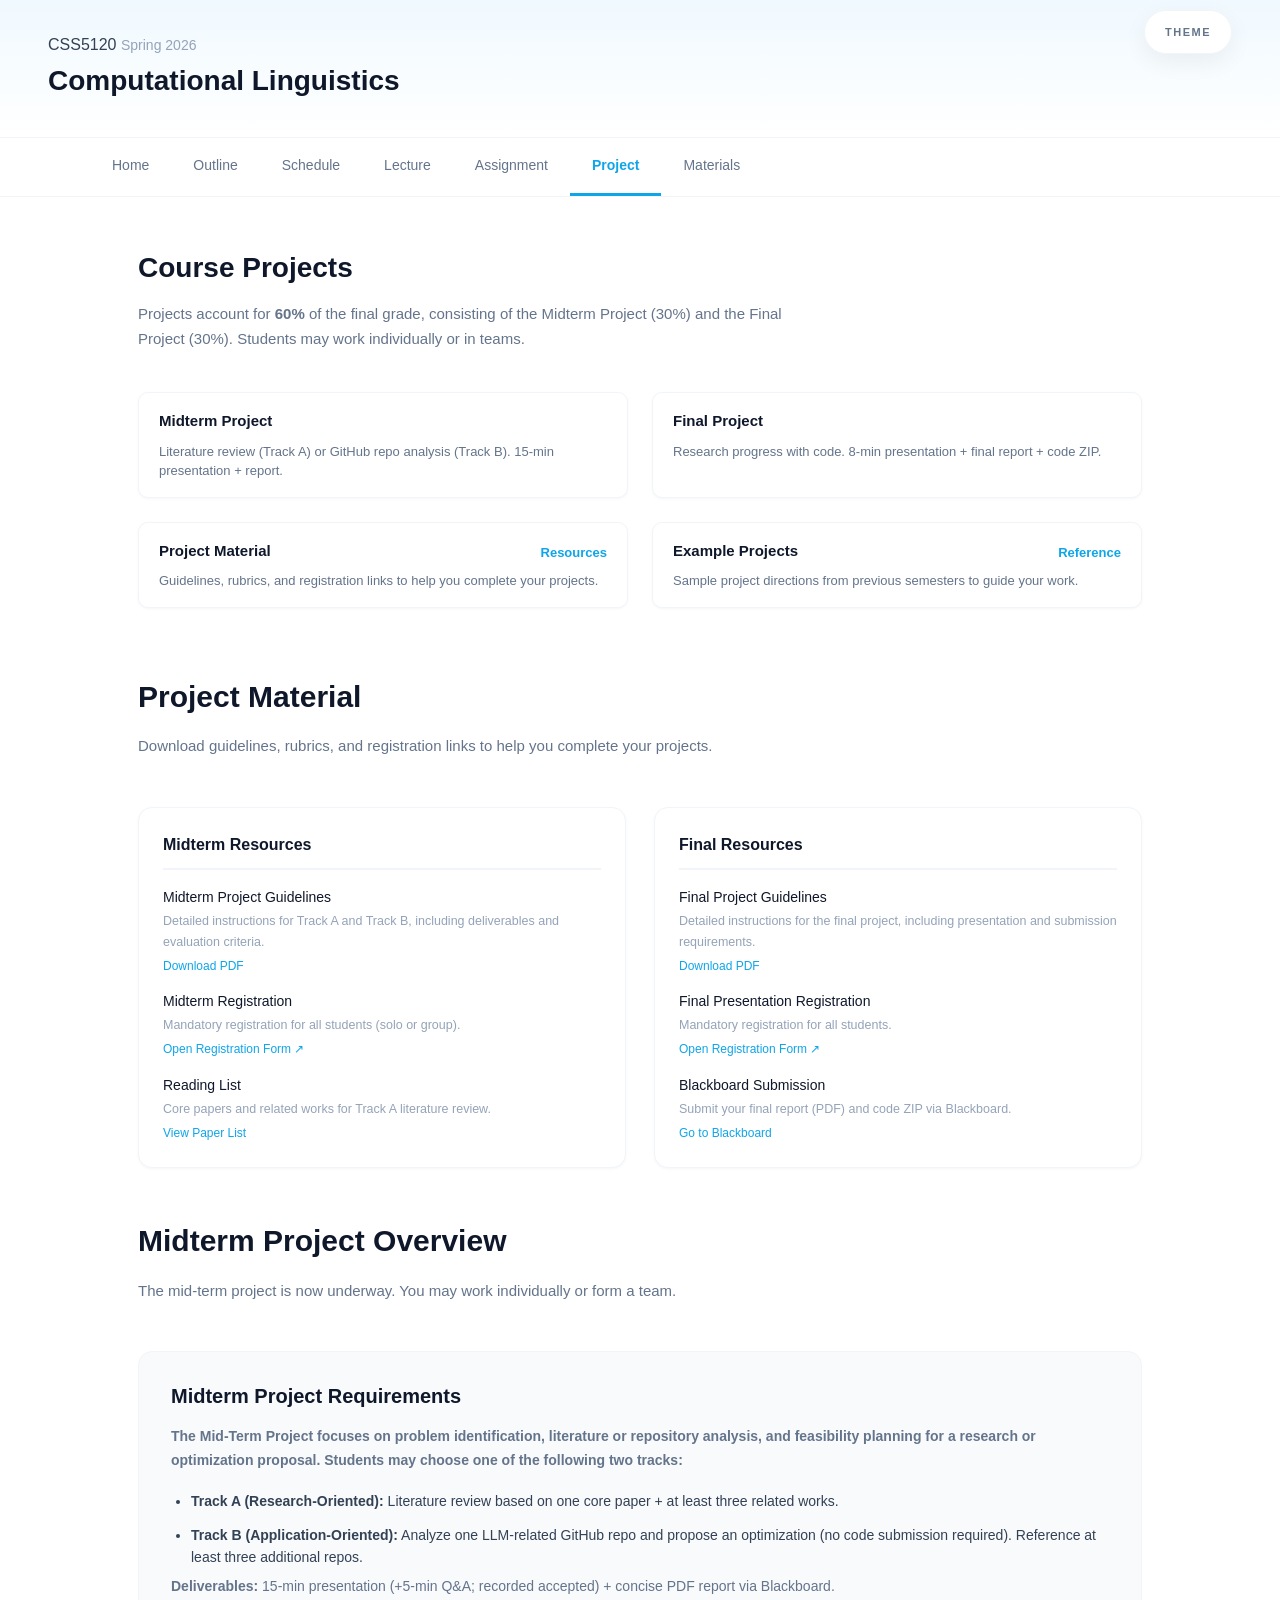
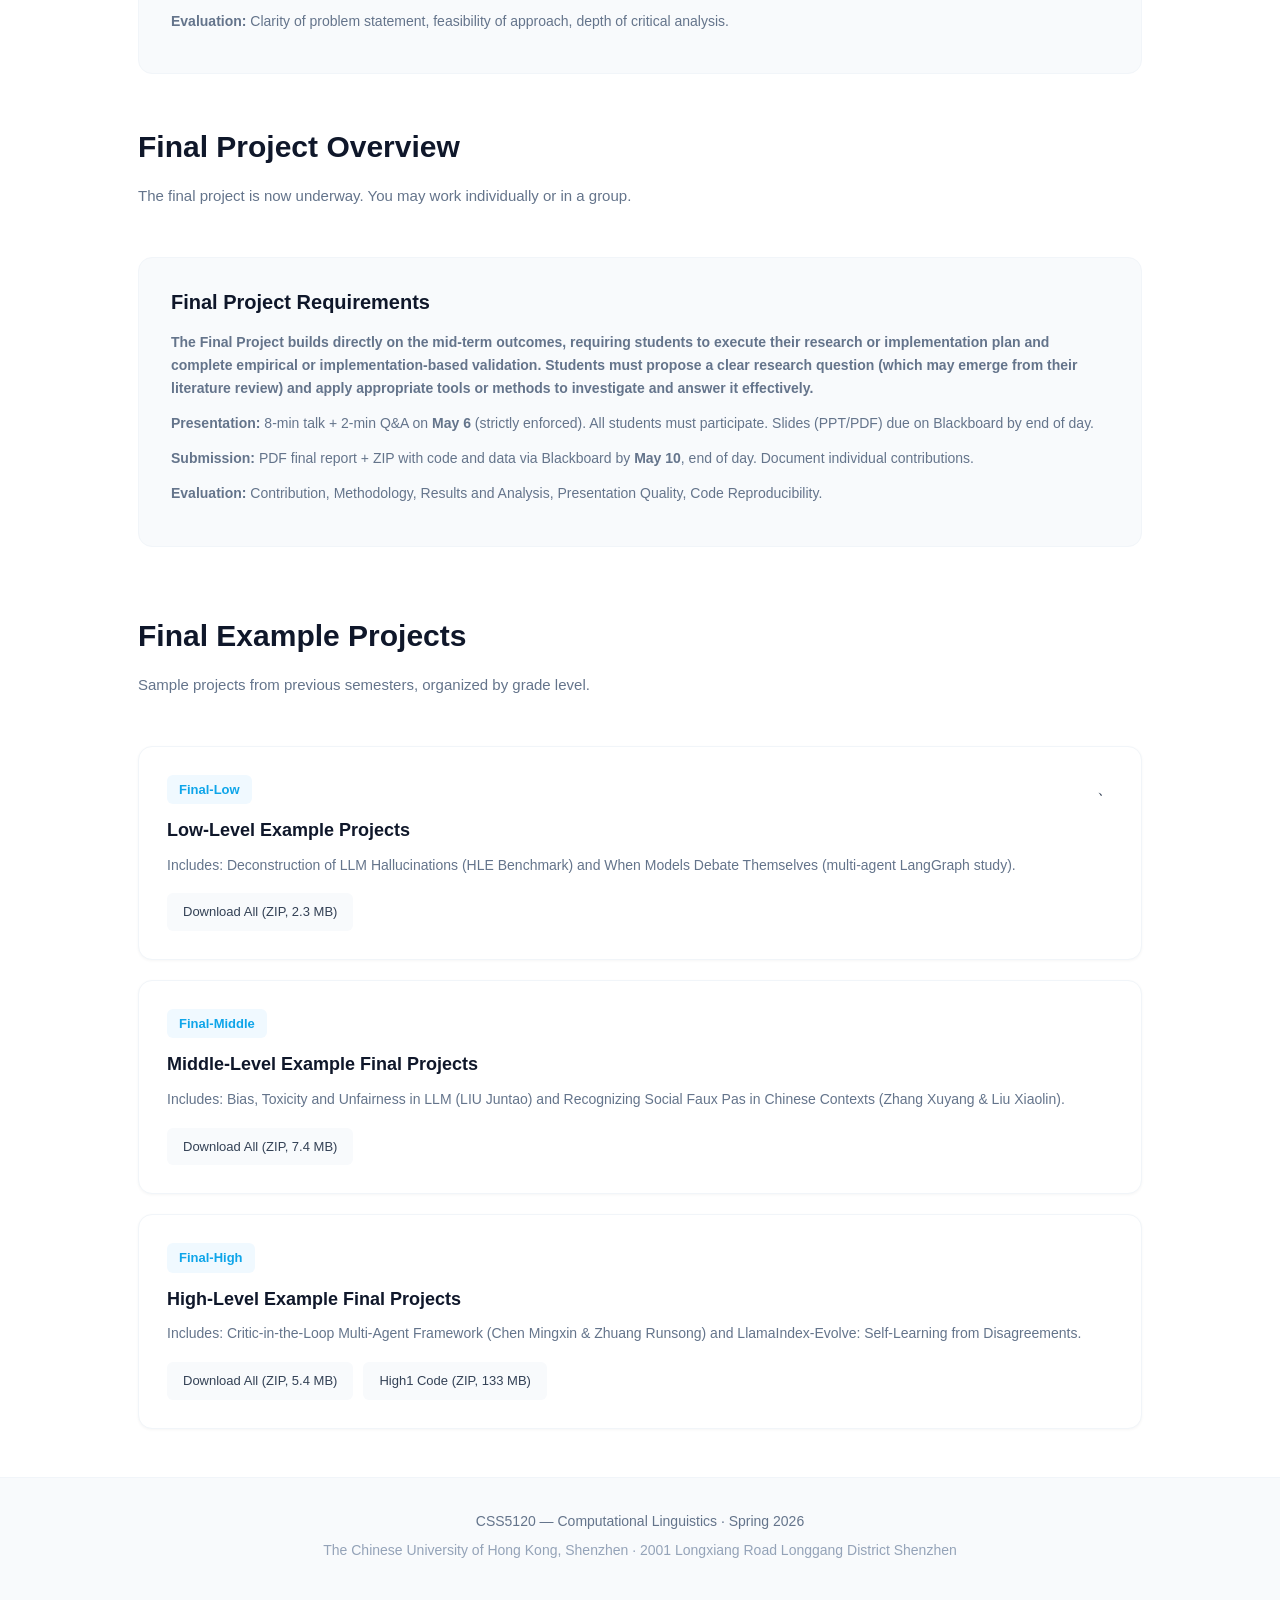
==== project.html @ a3428ae8 "Add files via upload" ====
<!DOCTYPE html>
<html lang="en">
<head>
    <meta charset="UTF-8">
    <meta name="viewport" content="width=device-width, initial-scale=1.0">
    <title>Project — CSS5120</title>
    <link rel="stylesheet" href="style.css">
</head>
<body>

    <div class="theme-picker">
        <div class="theme-trigger">THEME</div>
        <div class="theme-dots">
            <div class="theme-dot active" data-theme="light" data-label="Light"></div>
            <div class="theme-dot" data-theme="dark" data-label="Dark"></div>
        </div>
    </div>

    <header class="course-header compact">
        <div class="header-inner">
            <div class="course-meta">
                <span class="course-code">CSS5120</span>
                <span class="course-semester">Spring 2026</span>
            </div>
            <h1 class="course-title">Computational Linguistics</h1>
        </div>
    </header>

    <nav class="navbar">
        <ul class="nav-links">
            <li><a href="index.html" class="nav-link">Home</a></li>
            <li><a href="outline.html" class="nav-link">Outline</a></li>
            <li><a href="schedule.html" class="nav-link">Schedule</a></li>
            <li><a href="lecture.html" class="nav-link">Lecture</a></li>
            <li><a href="assignment.html" class="nav-link">Assignment</a></li>
            <li><a href="project.html" class="nav-link active">Project</a></li>
            <li><a href="materials.html" class="nav-link">Materials</a></li>
        </ul>
    </nav>

    <main class="page-content">
        <div class="section-container">
            <div class="page-title">
                <h2>Course Projects</h2>
                <p>Projects account for <strong>60%</strong> of the final grade, consisting of the Midterm Project (30%) and the Final Project (30%). Students may work individually or in teams.</p>
            </div>

            <!-- Project Overview -->
            <div class="participation-grid" style="margin-bottom: 16px;">
                <a href="#midterm-overview" class="outline-nav-card">
                    <div style="display:flex;justify-content:space-between;align-items:center;margin-bottom:4px;">
                        <h4>Midterm Project</h4>
                    </div>
                    <p>Literature review (Track A) or GitHub repo analysis (Track B). 15-min presentation + report.</p>
                </a>
                <a href="#final-overview" class="outline-nav-card">
                    <div style="display:flex;justify-content:space-between;align-items:center;margin-bottom:4px;">
                        <h4>Final Project</h4>
                    </div>
                    <p>Research progress with code. 8-min presentation + final report + code ZIP.</p>
                </a>
                <a href="#project-material" class="outline-nav-card">
                    <div style="display:flex;justify-content:space-between;align-items:center;margin-bottom:4px;">
                        <h4>Project Material</h4>
                        <span style="font-size:13px;font-weight:700;color:var(--accent);">Resources</span>
                    </div>
                    <p>Guidelines, rubrics, and registration links to help you complete your projects.</p>
                </a>
                <a href="#example-projects" class="outline-nav-card">
                    <div style="display:flex;justify-content:space-between;align-items:center;margin-bottom:4px;">
                        <h4>Example Projects</h4>
                        <span style="font-size:13px;font-weight:700;color:var(--accent);">Reference</span>
                    </div>
                    <p>Sample project directions from previous semesters to guide your work.</p>
                </a>
            </div>

            <!-- Project Material -->
            <div id="project-material" class="section-header" style="margin-top: 64px; scroll-margin-top: 80px;">
                <h2>Project Material</h2>
                <p>Download guidelines, rubrics, and registration links to help you complete your projects.</p>
            </div>

            <div class="materials-grid">
                <div class="material-category">
                    <h3>Midterm Resources</h3>
                    <ul class="material-list">
                        <li>
                            <span class="material-title">Midterm Project Guidelines</span>
                            <span class="material-desc">Detailed instructions for Track A and Track B, including deliverables and evaluation criteria.</span>
                            <a href="assignments/midterm_guideline.pdf" class="material-link" download>Download PDF</a>
                        </li>
                        <li>
                            <span class="material-title">Midterm Registration</span>
                            <span class="material-desc">Mandatory registration for all students (solo or group).</span>
                            <a href="https://docs.qq.com/sheet/DVWpobHVkZ1NuS2du?no_promotion=1&is_blank_or_template=blank&tab=BB08J2" class="material-link" target="_blank">Open Registration Form ↗</a>
                        </li>
                        <li>
                            <span class="material-title">Reading List</span>
                            <span class="material-desc">Core papers and related works for Track A literature review.</span>
                            <a href="materials.html" class="material-link">View Paper List</a>
                        </li>
                    </ul>
                </div>
                <div class="material-category">
                    <h3>Final Resources</h3>
                    <ul class="material-list">
                        <li>
                            <span class="material-title">Final Project Guidelines</span>
                            <span class="material-desc">Detailed instructions for the final project, including presentation and submission requirements.</span>
                            <a href="assignments/CSS5120_Final_Project_Guidelines.pdf" class="material-link" download>Download PDF</a>
                        </li>
                        <li>
                            <span class="material-title">Final Presentation Registration</span>
                            <span class="material-desc">Mandatory registration for all students.</span>
                            <a href="https://docs.qq.com/sheet/DVUJ3TWNiZFJ6RWNY?tab=BB08J2" class="material-link" target="_blank">Open Registration Form ↗</a>
                        </li>
                        <li>
                            <span class="material-title">Blackboard Submission</span>
                            <span class="material-desc">Submit your final report (PDF) and code ZIP via Blackboard.</span>
                            <a href="#" class="material-link">Go to Blackboard</a>
                        </li>
                    </ul>
                </div>
            </div>

            <!-- Midterm Project Overview -->
            <div id="midterm-overview" class="section-header" style="margin-top: 48px; scroll-margin-top: 80px;">
                <h2>Midterm Project Overview</h2>
                <p>The mid-term project is now underway. You may work individually or form a team.</p>
            </div>

            <div class="info-box">
                <h4>Midterm Project Requirements</h4>
                <p><strong>The Mid-Term Project focuses on problem identification, literature or repository analysis, and feasibility planning for a research or optimization proposal. Students may choose one of the following two tracks:</strong></p>
                <ul>
                    <li><strong>Track A (Research-Oriented):</strong> Literature review based on one core paper + at least three related works.</li>
                    <li><strong>Track B (Application-Oriented):</strong> Analyze one LLM-related GitHub repo and propose an optimization (no code submission required). Reference at least three additional repos.</li>
                </ul>

                <p><strong>Deliverables:</strong> 15-min presentation (+5-min Q&A; recorded accepted) + concise PDF report via Blackboard.</p>

                <p><strong>Evaluation:</strong> Clarity of problem statement, feasibility of approach, depth of critical analysis.</p>
            </div>


            <!-- Final Project Overview -->
            <div id="final-overview" class="section-header" style="margin-top: 48px; scroll-margin-top: 80px;">
                <h2>Final Project Overview</h2>
                <p>The final project is now underway. You may work individually or in a group.</p>
            </div>

            <div class="info-box">
                <h4>Final Project Requirements</h4>

                <p><strong>The Final Project builds directly on the mid-term outcomes, requiring students to execute their research or implementation plan and complete empirical or implementation-based validation. Students must propose a clear research question (which may emerge from their literature review) and apply appropriate tools or methods to investigate and answer it effectively.</strong></p>

                <p><strong>Presentation:</strong> 8-min talk + 2-min Q&A on <strong>May 6</strong> (strictly enforced). All students must participate. Slides (PPT/PDF) due on Blackboard by end of day.</p>

                <p><strong>Submission:</strong> PDF final report + ZIP with code and data via Blackboard by <strong>May 10</strong>, end of day. Document individual contributions.</p>

                <p><strong>Evaluation:</strong> Contribution, Methodology, Results and Analysis, Presentation Quality, Code Reproducibility.</p>
            </div>


            <!-- Example Projects -->
            <div id="example-projects" class="section-header" style="margin-top: 64px; scroll-margin-top: 80px;">
                <h2>Final Example Projects</h2>
                <p>Sample projects from previous semesters, organized by grade level.</p>
            </div>

            <div class="assignment-list">
                <div class="assignment-card">
                    <div class="assignment-header">
                        <span class="assignment-num">Final-Low</span>
、                    </div>
                    <h3>Low-Level Example Projects</h3>
                    <p>Includes: Deconstruction of LLM Hallucinations (HLE Benchmark) and When Models Debate Themselves (multi-agent LangGraph study).</p>
                    <div class="assignment-links">
                        <a href="Final/low.zip" class="link-btn" download>Download All (ZIP, 2.3 MB)</a>
                    </div>
                </div>

                <div class="assignment-card">
                    <div class="assignment-header">
                        <span class="assignment-num">Final-Middle</span>
                    </div>
                    <h3>Middle-Level Example Final Projects</h3>
                    <p>Includes: Bias, Toxicity and Unfairness in LLM (LIU Juntao) and Recognizing Social Faux Pas in Chinese Contexts (Zhang Xuyang & Liu Xiaolin).</p>
                    <div class="assignment-links">
                        <a href="Final/middle.zip" class="link-btn" download>Download All (ZIP, 7.4 MB)</a>
                    </div>
                </div>

                <div class="assignment-card">
                    <div class="assignment-header">
                        <span class="assignment-num">Final-High</span>
                    </div>
                    <h3>High-Level Example Final Projects</h3>
                    <p>Includes: Critic-in-the-Loop Multi-Agent Framework (Chen Mingxin & Zhuang Runsong) and LlamaIndex-Evolve: Self-Learning from Disagreements.</p>
                    <div class="assignment-links">
                        <a href="Final/high.zip" class="link-btn" download>Download All (ZIP, 5.4 MB)</a>
                        <a href="Final/high/high1/high1_code.zip" class="link-btn" download>High1 Code (ZIP, 133 MB)</a>
                    </div>
                </div>
            </div>
        </div>
    </main>

    <footer class="footer">
        <p>CSS5120 — Computational Linguistics · Spring 2026</p>
        <p class="footer-sub">The Chinese University of Hong Kong, Shenzhen · 2001 Longxiang Road Longgang District Shenzhen</p>
    </footer>

    <script src="theme.js"></script>
</body>
</html>
---- style.css ----
/* ===== CSS Variables - Theme System ===== */
:root {
    --bg-primary: #ffffff;
    --bg-secondary: #f8fafc;
    --bg-card: #ffffff;
    --bg-hero-start: #f0f9ff;
    --bg-hero-end: #ffffff;
    --bg-badge: #f0f9ff;
    --bg-footer: #f8fafc;
    --bg-info: #f8fafc;
    --bg-nav-hover: #f8fafc;
    --text-primary: #0f172a;
    --text-secondary: #334155;
    --text-muted: #64748b;
    --text-light: #94a3b8;
    --text-on-accent: #ffffff;
    --border: #f1f5f9;
    --border-light: #e2e8f0;
    --accent: #0ea5e9;
    --accent-hover: #0284c7;
    --accent-light: #f0f9ff;
    --accent-gradient-start: #0ea5e9;
    --accent-gradient-end: #8b5cf6;
    --badge-red: #ef4444;
    --badge-green: #10b981;
    --badge-orange: #f59e0b;
    --badge-blue: #0ea5e9;
    --shape-1: rgba(14, 165, 233, 0.06);
    --shape-2: rgba(139, 92, 246, 0.06);
    --shape-3: rgba(16, 185, 129, 0.06);
    --shape-4: rgba(245, 158, 11, 0.06);
    --shadow-sm: 0 1px 3px rgba(0,0,0,0.04);
    --shadow-md: 0 8px 24px rgba(0,0,0,0.06);
    --shadow-lg: 0 20px 40px rgba(0,0,0,0.1);
    --code-bg: #f1f5f9;
    --table-header-bg: #f8fafc;
    --highlight-row-bg: #fffbeb;
}

[data-theme="dark"] {
    --bg-primary: #0f172a;
    --bg-secondary: #1e293b;
    --bg-card: #1e293b;
    --bg-hero-start: #0c4a6e;
    --bg-hero-end: #0f172a;
    --bg-badge: #0c4a6e;
    --bg-footer: #1e293b;
    --bg-info: #1e293b;
    --bg-nav-hover: #1e293b;
    --text-primary: #f1f5f9;
    --text-secondary: #cbd5e1;
    --text-muted: #94a3b8;
    --text-light: #64748b;
    --text-on-accent: #ffffff;
    --border: #334155;
    --border-light: #475569;
    --accent: #38bdf8;
    --accent-hover: #0ea5e9;
    --accent-light: #0c4a6e;
    --accent-gradient-start: #38bdf8;
    --accent-gradient-end: #a78bfa;
    --badge-red: #f87171;
    --badge-green: #34d399;
    --badge-orange: #fbbf24;
    --badge-blue: #38bdf8;
    --shape-1: rgba(56, 189, 248, 0.08);
    --shape-2: rgba(167, 139, 250, 0.08);
    --shape-3: rgba(52, 211, 153, 0.08);
    --shape-4: rgba(251, 191, 36, 0.08);
    --shadow-sm: 0 1px 3px rgba(0,0,0,0.3);
    --shadow-md: 0 8px 24px rgba(0,0,0,0.4);
    --shadow-lg: 0 20px 40px rgba(0,0,0,0.5);
    --code-bg: #334155;
    --table-header-bg: #1e293b;
    --highlight-row-bg: #451a03;
}

/* ===== 基础重置 ===== */
* {
    margin: 0;
    padding: 0;
    box-sizing: border-box;
}

html {
    scroll-behavior: smooth;
}

body {
    font-family: 'Helvetica Neue', Helvetica, Arial, sans-serif;
    color: var(--text-secondary);
    line-height: 1.65;
    background: var(--bg-primary);
    -webkit-font-smoothing: antialiased;
    transition: background 0.3s, color 0.3s;
}

a {
    text-decoration: none;
    color: inherit;
}

/* ===== 右上角主题选择器 ===== */
.theme-picker {
    position: fixed;
    top: 10px;
    right: 48px;
    z-index: 200;
    display: flex;
    align-items: center;
    gap: 0;
    background: var(--bg-card);
    border: 1px solid var(--border);
    border-radius: 24px;
    padding: 4px;
    box-shadow: var(--shadow-md);
    transition: all 0.3s;
    overflow: hidden;
}

.theme-trigger {
    font-size: 11px;
    font-weight: 700;
    letter-spacing: 1.5px;
    color: var(--text-muted);
    padding: 8px 16px;
    cursor: pointer;
    user-select: none;
    white-space: nowrap;
    transition: color 0.3s;
    border-radius: 20px;
}

.theme-trigger:hover {
    color: var(--accent);
    background: var(--bg-nav-hover);
}

.theme-dots {
    display: flex;
    align-items: center;
    gap: 6px;
    max-width: 0;
    opacity: 0;
    overflow: hidden;
    transition: max-width 0.4s cubic-bezier(0.4, 0, 0.2, 1), opacity 0.3s ease;
    padding-right: 0;
}

.theme-picker.open .theme-dots {
    max-width: 200px;
    opacity: 1;
    padding-right: 10px;
}

.theme-dot {
    width: 16px;
    height: 16px;
    border-radius: 50%;
    cursor: pointer;
    border: 2px solid transparent;
    transition: all 0.25s cubic-bezier(0.4, 0, 0.2, 1);
    position: relative;
    flex-shrink: 0;
}

.theme-dot:hover {
    transform: scale(1.35);
    box-shadow: 0 2px 8px rgba(0,0,0,0.2);
}

.theme-dot.active {
    transform: scale(1.15);
    border-color: var(--text-primary);
    box-shadow: 0 0 0 2px var(--bg-primary), 0 0 0 3.5px var(--text-primary);
}

.theme-picker.open .theme-dot.active {
    animation: dotPulse 0.4s ease;
}

@keyframes dotPulse {
    0% { transform: scale(1.15); }
    50% { transform: scale(1.4); }
    100% { transform: scale(1.15); }
}

.theme-dot[data-theme="light"]  { background: #ffffff; border: 1.5px solid #cbd5e1; }
.theme-dot[data-theme="dark"]   { background: #1e3a5f; }

/* Tooltip */
.theme-dot::after {
    content: attr(data-label);
    position: absolute;
    top: calc(100% + 8px);
    left: 50%;
    transform: translateX(-50%) scale(0);
    background: var(--text-primary);
    color: var(--bg-primary);
    font-size: 10px;
    font-weight: 600;
    padding: 3px 8px;
    border-radius: 4px;
    white-space: nowrap;
    opacity: 0;
    transition: all 0.2s;
    pointer-events: none;
}

.theme-dot:hover::after {
    transform: translateX(-50%) scale(1);
    opacity: 1;
}

/* ===== 导航栏 ===== */
.navbar {
    position: sticky;
    top: 0;
    background: rgba(var(--bg-primary-rgb, 255,255,255), 0.96);
    backdrop-filter: blur(12px);
    border-bottom: 1px solid var(--border);
    z-index: 100;
    padding: 0 48px;
    transition: border-color 0.3s;
}

.nav-links {
    display: flex;
    list-style: none;
    gap: 0;
    max-width: 1100px;
    margin: 0 auto;
    overflow-x: auto;
}

.nav-links li {
    flex-shrink: 0;
}

.nav-links a {
    display: block;
    padding: 16px 22px;
    font-size: 14px;
    font-weight: 500;
    color: var(--text-muted);
    transition: all 0.2s;
    border-bottom: 3px solid transparent;
    white-space: nowrap;
}

.nav-links a:hover {
    color: var(--accent);
    background: var(--bg-nav-hover);
}

.nav-links a.active {
    color: var(--accent);
    border-bottom-color: var(--accent);
    font-weight: 600;
}

/* ===== Hero 首页主视觉 ===== */
.hero-section {
    position: relative;
    background: linear-gradient(180deg, var(--bg-hero-start) 0%, var(--bg-hero-end) 100%);
    color: var(--text-primary);
    padding: 100px 48px 80px;
    overflow: hidden;
    border-bottom: 1px solid var(--border);
    transition: background 0.3s, border-color 0.3s;
}

.hero-bg-shapes {
    position: absolute;
    inset: 0;
    pointer-events: none;
}

.shape {
    position: absolute;
    border-radius: 50%;
    animation: float 8s ease-in-out infinite;
}

.shape-1 {
    width: 300px;
    height: 300px;
    background: var(--shape-1);
    top: -60px;
    right: 5%;
    animation-delay: 0s;
}

.shape-2 {
    width: 200px;
    height: 200px;
    background: var(--shape-2);
    bottom: -40px;
    left: 10%;
    animation-delay: 2s;
}

.shape-3 {
    width: 120px;
    height: 120px;
    background: var(--shape-3);
    top: 30%;
    right: 25%;
    animation-delay: 4s;
}

.shape-4 {
    width: 160px;
    height: 160px;
    background: var(--shape-4);
    bottom: 30%;
    right: 40%;
    animation-delay: 6s;
}

@keyframes float {
    0%, 100% { transform: translateY(0) scale(1); }
    50% { transform: translateY(-20px) scale(1.05); }
}

.hero-content {
    position: relative;
    max-width: 1100px;
    margin: 0 auto;
    z-index: 1;
}

.hero-content .course-meta {
    display: flex;
    gap: 16px;
    align-items: center;
    margin-bottom: 24px;
}

.hero-content .course-code {
    font-size: 13px;
    font-weight: 700;
    background: var(--bg-card);
    color: var(--accent);
    padding: 6px 16px;
    border-radius: 20px;
    letter-spacing: 1px;
    border: 1px solid var(--border);
    box-shadow: var(--shadow-sm);
    transition: all 0.3s;
}

.course-semester {
    font-size: 14px;
    color: var(--text-light);
    font-weight: 500;
    transition: color 0.3s;
}

.hero-title {
    font-size: 56px;
    font-weight: 800;
    line-height: 1.1;
    margin-bottom: 20px;
    letter-spacing: -1.5px;
    color: var(--text-primary);
    transition: color 0.3s;
}

.hero-title .highlight {
    background: linear-gradient(135deg, var(--accent-gradient-start) 0%, var(--accent-gradient-end) 100%);
    -webkit-background-clip: text;
    -webkit-text-fill-color: transparent;
    background-clip: text;
}

.hero-subtitle {
    font-size: 18px;
    color: var(--text-muted);
    max-width: 550px;
    line-height: 1.7;
    margin-bottom: 40px;
    transition: color 0.3s;
}

.instructor-bar {
    display: flex;
    flex-wrap: wrap;
    gap: 36px;
    padding-top: 28px;
    border-top: 1px solid var(--border-light);
    transition: border-color 0.3s;
}

.info-item {
    display: flex;
    flex-direction: column;
    gap: 4px;
}

.info-label {
    font-size: 11px;
    text-transform: uppercase;
    letter-spacing: 1.5px;
    color: var(--text-light);
    font-weight: 600;
    transition: color 0.3s;
}

.info-value {
    font-size: 14px;
    font-weight: 500;
    color: var(--text-secondary);
    transition: color 0.3s;
}

.info-value a {
    color: var(--accent);
    text-decoration: none;
    transition: opacity 0.2s;
}

.info-value a:hover {
    opacity: 0.7;
    text-decoration: underline;
    text-underline-offset: 3px;
}

/* ===== 通用页面区块 ===== */
.page-section {
    padding: 64px 48px;
    scroll-margin-top: 60px;
}

.section-alt {
    background: var(--bg-secondary);
    transition: background 0.3s;
}

.section-container {
    max-width: 1100px;
    margin: 0 auto;
}

.section-header {
    margin-bottom: 48px;
}

.section-header h2 {
    font-size: 30px;
    font-weight: 700;
    margin-bottom: 12px;
    color: var(--text-primary);
    transition: color 0.3s;
}

.section-header p {
    font-size: 15px;
    color: var(--text-muted);
    max-width: 650px;
    line-height: 1.7;
    transition: color 0.3s;
}

.section-header.center {
    text-align: center;
}

.section-header.center h2 {
    margin-left: auto;
    margin-right: auto;
}

.section-header.center p {
    margin-left: auto;
    margin-right: auto;
}

.section-tag {
    display: inline-block;
    font-size: 12px;
    font-weight: 600;
    text-transform: uppercase;
    letter-spacing: 2px;
    color: var(--accent);
    background: var(--accent-light);
    padding: 6px 16px;
    border-radius: 20px;
    margin-bottom: 16px;
    transition: all 0.3s;
}

/* ===== 快捷入口 ===== */
.quick-section {
    padding: 80px 48px;
}

.quick-grid {
    display: grid;
    grid-template-columns: repeat(auto-fit, minmax(300px, 1fr));
    gap: 20px;
}

.quick-card-v2 {
    display: flex;
    flex-direction: column;
    background: var(--bg-card);
    border: 1px solid var(--border);
    border-radius: 16px;
    padding: 28px;
    position: relative;
    overflow: hidden;
    transition: all 0.3s;
    box-shadow: var(--shadow-sm);
}

.quick-card-v2:hover {
    transform: translateY(-4px);
    box-shadow: var(--shadow-lg);
    border-color: transparent;
}

.quick-accent {
    position: absolute;
    top: 0;
    left: 0;
    width: 100%;
    height: 4px;
}

.quick-icon-v2 {
    font-size: 25px;
    margin-bottom: 14px;
}

.quick-card-v2 h3 {
    font-size: 18px;
    font-weight: 600;
    margin-bottom: 8px;
    color: var(--text-primary);
    transition: color 0.3s;
}

.quick-card-v2 p {
    font-size: 14px;
    color: var(--text-light);
    line-height: 1.6;
    flex: 1;
    transition: color 0.3s;
}

.quick-arrow {
    position: absolute;
    right: 24px;
    top: 50%;
    transform: translateY(-50%);
    font-size: 22px;
    color: var(--border-light);
    transition: all 0.3s;
}

.quick-card-v2:hover .quick-arrow {
    color: var(--accent);
    transform: translateY(-50%) translateX(4px);
}

/* ===== Outline 课程大纲 ===== */
.outline-grid {
    display: grid;
    grid-template-columns: repeat(auto-fit, minmax(240px, 1fr));
    gap: 24px;
    margin-bottom: 48px;
}

.outline-grid.three-col {
    grid-template-columns: repeat(3, 1fr);
}

.card-desc {
    font-size: 16px;
    color: var(--text-muted);
    margin-bottom: 14px;
    line-height: 1.5;
    transition: color 0.3s;
}

/* 讲师信息 */
.instructor-info-box .instructor-name {
    font-size: 15px;
    color: var(--text-primary);
    margin-bottom: 4px;
    transition: color 0.3s;
}

.instructor-info-box .instructor-email {
    font-size: 14px;
    color: var(--text-muted);
    transition: color 0.3s;
}

.instructor-info-box .instructor-email a {
    color: var(--accent);
    text-decoration: none;
    transition: opacity 0.2s;
}

.instructor-info-box .instructor-email a:hover {
    opacity: 0.7;
    text-decoration: underline;
    text-underline-offset: 3px;
}

/* 两列列表 */
.two-col-list {
    display: grid;
    grid-template-columns: 1fr 1fr;
    gap: 32px;
}

.two-col-list p {
    font-size: 14px;
    color: var(--text-muted);
    margin-bottom: 8px;
    transition: color 0.3s;
}

.two-col-list p strong {
    color: var(--text-primary);
    transition: color 0.3s;
}

.two-col-list .detail {
    font-size: 13px;
    color: var(--text-light);
    line-height: 1.6;
    transition: color 0.3s;
}


/* 评估区块（灰色大背景） */
.assessment-block {
    background: #f1f3f5;
    border: none;
}

.assessment-block h4 {
    font-size: 22px;
    font-weight: 700;
    margin-bottom: 24px;
    color: var(--text-primary);
    padding-bottom: 14px;
    border-bottom: 2px solid #dee2e6;
}

.assessment-block h5 {
    font-size: 17px;
    font-weight: 600;
    margin-bottom: 14px;
    color: var(--text-primary);
}

.assessment-table-wrapper {
    margin-bottom: 28px;
}

.assessment-table {
    width: 100%;
    max-width: 500px;
    border-collapse: collapse;
    font-size: 16px;
}

.assessment-table th,
.assessment-table td {
    padding: 14px 18px;
    text-align: left;
    border-bottom: 1px solid #dee2e6;
}

.assessment-table th {
    font-weight: 600;
    color: #495057;
    font-size: 13px;
    text-transform: uppercase;
    letter-spacing: 0.5px;
    background: #e9ecef;
}

.assessment-table td:first-child {
    color: #495057;
}

.assessment-table td:last-child {
    font-weight: 700;
    color: #0ea5e9;
    text-align: right;
    width: 100px;
}

.assessment-detail {
    margin-top: 24px;
    padding-top: 24px;
    border-top: 1px solid #dee2e6;
}

.assessment-detail:first-of-type {
    margin-top: 0;
    padding-top: 0;
    border-top: none;
}

.assessment-detail p {
    font-size: 15px;
    color: #495057;
    line-height: 1.7;
}

/* 成绩等级表 */
.grade-table-wrapper {
    overflow-x: auto;
}

.grade-table {
    width: 100%;
    border-collapse: collapse;
    font-size: 13px;
    min-width: 500px;
}

.grade-table th,
.grade-table td {
    padding: 10px 14px;
    text-align: left;
    border-bottom: 1px solid var(--border);
    transition: border-color 0.3s;
}

.grade-table th {
    font-weight: 600;
    color: var(--text-primary);
    background: var(--table-header-bg);
    font-size: 11px;
    text-transform: uppercase;
    letter-spacing: 0.5px;
    transition: all 0.3s;
}

.grade-table td:first-child {
    font-weight: 700;
    color: var(--accent);
    width: 60px;
    transition: color 0.3s;
}

.grade-table td:nth-child(2) {
    font-weight: 500;
    color: var(--text-secondary);
    width: 80px;
    transition: color 0.3s;
}

/* 阅读材料 */
.reading-item {
    font-size: 14px;
    color: var(--text-secondary);
    line-height: 1.7;
    padding: 16px 20px;
    background: var(--bg-secondary);
    border-radius: 8px;
    border-left: 3px solid var(--accent);
    transition: all 0.3s;
}

.reading-item em {
    font-style: italic;
    color: var(--text-primary);
    transition: color 0.3s;
}

.outline-card {
    background: var(--bg-card);
    border: 1px solid var(--border);
    border-radius: 14px;
    padding: 28px;
    transition: all 0.2s;
    box-shadow: var(--shadow-sm);
}

.outline-card:hover {
    box-shadow: var(--shadow-md);
    transform: translateY(-2px);
}

.outline-icon {
    font-size: 32px;
    margin-bottom: 12px;
}

.outline-card h3 {
    font-size: 20px;
    font-weight: 600;
    margin-bottom: 14px;
    color: var(--accent);
    transition: color 0.3s;
}

.outline-card ul {
    list-style: none;
}

.outline-card ul li {
    font-size: 13.5px;
    color: var(--text-muted);
    padding: 6px 0;
    padding-left: 16px;
    position: relative;
    line-height: 1.5;
    transition: color 0.3s;
}

.outline-card ul li::before {
    content: '•';
    position: absolute;
    left: 0;
    color: var(--accent);
    font-weight: bold;
}

/* 信息框 */
.info-box {
    background: var(--bg-info);
    border-radius: 14px;
    padding: 28px 32px;
    margin-bottom: 32px;
    border: 1px solid var(--border);
    transition: all 0.3s;
}

.info-box h4 {
    font-size: 20px;
    font-weight: 600;
    margin-bottom: 12px;
    color: var(--text-primary);
    transition: color 0.3s;
}

.info-box p {
    font-size: 14px;
    color: var(--text-muted);
    margin-bottom: 12px;
    transition: color 0.3s;
}

.info-box ol {
    padding-left: 22px;
}

.info-box ol li {
    font-size: 14px;
    color: var(--text-secondary);
    padding: 6px 0;
    line-height: 1.6;
    transition: color 0.3s;
}

.info-box ul {
    padding-left: 20px;
}

.info-box ul li {
    font-size: 14px;
    color: var(--text-secondary);
    padding: 6px 0;
    line-height: 1.6;
    transition: color 0.3s;
}

/* 评分政策表格 */
.grading-policy h4 {
    font-size: 18px;
    font-weight: 600;
    margin-bottom: 16px;
    color: var(--text-primary);
    transition: color 0.3s;
}

.simple-table {
    width: 100%;
    max-width: 400px;
    border-collapse: collapse;
    font-size: 14px;
}

.simple-table td {
    padding: 10px 16px;
    border-bottom: 1px solid var(--border);
    transition: border-color 0.3s;
    white-space: nowrap;
}

.simple-table td:first-child {
    color: var(--text-muted);
    transition: color 0.3s;
}

.simple-table td:last-child {
    font-weight: 600;
    color: var(--accent);
    text-align: right;
    transition: color 0.3s;
}

/* ===== Important Dates 两栏布局 ===== */
.deadlines-grid {
    display: grid;
    grid-template-columns: 1fr 1fr;
    gap: 40px;
}

.deadlines-col h5 {
    font-size: 15px;
    font-weight: 600;
    color: var(--text-primary);
    margin-bottom: 16px;
    padding-bottom: 8px;
    border-bottom: 2px solid var(--border);
    transition: all 0.3s;
}

.deadlines-col .simple-table {
    max-width: none;
}

/* ===== Schedule 课程时间表 ===== */
.schedule-table-wrapper {
    overflow-x: auto;
}

.schedule-table {
    width: 100%;
    border-collapse: collapse;
    font-size: 14px;
    min-width: 700px;
}

.schedule-table th,
.schedule-table td {
    padding: 14px 18px;
    text-align: left;
    border-bottom: 1px solid var(--border);
    transition: border-color 0.3s;
}

.schedule-table th {
    font-weight: 600;
    color: var(--text-primary);
    background: var(--table-header-bg);
    font-size: 13px;
    text-transform: uppercase;
    letter-spacing: 0.5px;
    transition: all 0.3s;
}

.schedule-table td {
    white-space: nowrap;
}

.schedule-table td:first-child {
    font-weight: 600;
    color: var(--accent);
    width: 60px;
    transition: color 0.3s;
}

.schedule-table td:nth-child(2) {
    color: var(--text-light);
    width: 90px;
    font-size: 13px;
    transition: color 0.3s;
}

.schedule-table td:nth-child(4) {
    color: var(--text-light);
    font-size: 13px;
    width: 80px;
    transition: color 0.3s;
}

.highlight-row td {
    background: var(--highlight-row-bg);
    transition: background 0.3s;
}

.highlight-row td:first-child {
    border-left: 3px solid var(--badge-orange);
}

.assignment-row td {
    background: rgba(16, 185, 129, 0.08);
    transition: background 0.3s;
}

.assignment-row td:first-child {
    border-left: 3px solid var(--badge-green);
}

[data-theme="dark"] .assignment-row td {
    background: rgba(52, 211, 153, 0.1);
}

.lab-tag {
    font-weight: 700;
}

.due-tag {
    display: inline-block;
    background: var(--badge-blue);
    color: var(--text-on-accent);
    padding: 3px 10px;
    border-radius: 4px;
    font-size: 11px;
    font-weight: 600;
    transition: background 0.3s;
}

.due-tag.exam {
    background: var(--badge-red);
}

.due-tag.proj {
    background: var(--badge-green);
}

/* ===== Lecture 课件列表 ===== */
.lecture-list {
    display: flex;
    flex-direction: column;
    gap: 16px;
}

.lecture-item {
    display: flex;
    gap: 20px;
    background: var(--bg-card);
    border: 1px solid var(--border);
    border-radius: 14px;
    padding: 24px 28px;
    transition: all 0.2s;
    box-shadow: var(--shadow-sm);
}

.lecture-item:hover {
    box-shadow: var(--shadow-md);
    transform: translateY(-2px);
}

.lecture-item.placeholder {
    opacity: 0.5;
    border-style: dashed;
}

.lecture-week {
    flex-shrink: 0;
    width: 48px;
    height: 48px;
    background: var(--accent-light);
    color: var(--accent);
    border-radius: 12px;
    display: flex;
    align-items: center;
    justify-content: center;
    font-size: 14px;
    font-weight: 700;
    transition: all 0.3s;
}

.lecture-content {
    flex: 1;
}

.lecture-content h3 {
    font-size: 17px;
    font-weight: 600;
    margin-bottom: 6px;
    color: var(--text-primary);
    transition: color 0.3s;
}

.lecture-desc {
    font-size: 13.5px;
    color: var(--text-muted);
    margin-bottom: 12px;
    line-height: 1.6;
    transition: color 0.3s;
}

.lecture-links {
    display: flex;
    gap: 12px;
    flex-wrap: wrap;
}

.lecture-links a {
    font-size: 13px;
    padding: 6px 14px;
    border-radius: 6px;
    border: 1px solid var(--border-light);
    transition: all 0.2s;
    color: var(--text-muted);
}

.lecture-links a:hover {
    background: var(--accent);
    color: var(--text-on-accent);
    border-color: var(--accent);
}

/* ===== Assignment 作业列表 ===== */
.assignment-list {
    display: flex;
    flex-direction: column;
    gap: 20px;
}

.assignment-card {
    background: var(--bg-card);
    border: 1px solid var(--border);
    border-radius: 14px;
    padding: 28px;
    transition: all 0.2s;
    box-shadow: var(--shadow-sm);
}

.assignment-card:hover {
    box-shadow: var(--shadow-md);
    transform: translateY(-2px);
}

.assignment-header {
    display: flex;
    justify-content: space-between;
    align-items: center;
    margin-bottom: 12px;
}

.assignment-num {
    font-size: 13px;
    font-weight: 700;
    background: var(--accent-light);
    color: var(--accent);
    padding: 4px 12px;
    border-radius: 6px;
    transition: all 0.3s;
}

.assignment-due {
    font-size: 13px;
    color: var(--badge-red);
    font-weight: 500;
    transition: color 0.3s;
}

.assignment-card h3 {
    font-size: 18px;
    font-weight: 600;
    margin-bottom: 8px;
    color: var(--text-primary);
    transition: color 0.3s;
}

.assignment-card > p {
    font-size: 14px;
    color: var(--text-muted);
    line-height: 1.7;
    margin-bottom: 16px;
    transition: color 0.3s;
}

.assignment-links {
    display: flex;
    gap: 10px;
    flex-wrap: wrap;
}

.link-btn {
    font-size: 13px;
    padding: 8px 16px;
    border-radius: 6px;
    background: var(--bg-secondary);
    color: var(--text-secondary);
    transition: all 0.2s;
}

.link-btn:hover {
    background: var(--accent);
    color: var(--text-on-accent);
}

/* ===== Lecture 下载按钮 ===== */
.link-lecture,
.link-lab {
    display: inline-flex;
    align-items: center;
    gap: 6px;
    font-size: 13px;
    font-weight: 600;
    padding: 8px 16px;
    border-radius: 8px;
    background: var(--bg-card);
    transition: all 0.2s;
    cursor: pointer;
}

.link-lecture {
    color: var(--accent);
    border: 1.5px solid var(--accent);
}

.link-lecture:hover {
    background: var(--accent);
    color: #fff;
}

.link-lab {
    color: var(--badge-green);
    border: 1.5px solid var(--badge-green);
}

.link-lab:hover {
    background: var(--badge-green);
    color: #fff;
}

/* ===== Project 项目时间线 ===== */
.project-timeline {
    position: relative;
    margin-bottom: 48px;
}

.project-timeline::before {
    content: '';
    position: absolute;
    left: 20px;
    top: 0;
    bottom: 0;
    width: 2px;
    background: var(--border-light);
    transition: background 0.3s;
}

.timeline-item {
    display: flex;
    gap: 24px;
    padding: 0 0 32px 0;
    position: relative;
}

.timeline-item:last-child {
    padding-bottom: 0;
}

.timeline-date {
    flex-shrink: 0;
    width: 42px;
    height: 42px;
    background: var(--accent-light);
    color: var(--accent);
    border-radius: 50%;
    display: flex;
    align-items: center;
    justify-content: center;
    font-size: 11px;
    font-weight: 700;
    z-index: 1;
    position: relative;
    transition: all 0.3s;
}

.timeline-content {
    flex: 1;
    background: var(--bg-card);
    border: 1px solid var(--border);
    border-radius: 14px;
    padding: 20px 24px;
    position: relative;
    box-shadow: var(--shadow-sm);
    transition: all 0.3s;
}

.timeline-content::before {
    content: '';
    position: absolute;
    left: -8px;
    top: 14px;
    width: 14px;
    height: 14px;
    background: var(--bg-card);
    border-left: 1px solid var(--border);
    border-bottom: 1px solid var(--border);
    transform: rotate(45deg);
    transition: all 0.3s;
}

.timeline-content h3 {
    font-size: 17px;
    font-weight: 600;
    margin-bottom: 6px;
    display: flex;
    justify-content: space-between;
    align-items: center;
    color: var(--text-primary);
    transition: color 0.3s;
}

.timeline-content p {
    font-size: 13.5px;
    color: var(--text-muted);
    line-height: 1.7;
    transition: color 0.3s;
}

.weight {
    font-size: 14px;
    font-weight: 700;
    color: var(--accent);
    background: var(--accent-light);
    padding: 4px 12px;
    border-radius: 6px;
    transition: all 0.3s;
}

/* 项目建议 */
.project-ideas {
    margin-top: 32px;
}

.project-ideas h4 {
    font-size: 18px;
    font-weight: 600;
    margin-bottom: 16px;
    color: var(--text-primary);
    transition: color 0.3s;
}

.ideas-grid {
    display: grid;
    grid-template-columns: repeat(auto-fit, minmax(260px, 1fr));
    gap: 12px;
}

.idea-card {
    background: var(--bg-card);
    border: 1px solid var(--border);
    border-radius: 10px;
    padding: 16px 20px;
    font-size: 14px;
    color: var(--text-secondary);
    transition: all 0.2s;
    box-shadow: var(--shadow-sm);
}

.idea-card:hover {
    border-color: var(--accent);
    background: var(--bg-secondary);
    transform: translateY(-2px);
    box-shadow: var(--shadow-md);
}

/* ===== Materials 参考材料 ===== */
.materials-grid {
    display: grid;
    grid-template-columns: repeat(auto-fit, minmax(280px, 1fr));
    gap: 28px;
}

.material-category {
    background: var(--bg-card);
    border: 1px solid var(--border);
    border-radius: 14px;
    padding: 24px;
    box-shadow: var(--shadow-sm);
    transition: all 0.3s;
}

.material-category h3 {
    font-size: 16px;
    font-weight: 600;
    margin-bottom: 16px;
    color: var(--text-primary);
    padding-bottom: 10px;
    border-bottom: 2px solid var(--border);
    transition: all 0.3s;
}

.material-list {
    list-style: none;
    display: flex;
    flex-direction: column;
    gap: 14px;
}

.material-list li {
    display: flex;
    flex-direction: column;
    gap: 2px;
}

.material-title {
    font-size: 14px;
    font-weight: 500;
    color: var(--text-primary);
    transition: color 0.3s;
}

.material-author,
.material-desc {
    font-size: 12.5px;
    color: var(--text-light);
    transition: color 0.3s;
}

.material-link {
    font-size: 12px;
    color: var(--accent);
    font-weight: 500;
    margin-top: 2px;
    width: fit-content;
    transition: color 0.3s;
}

.material-link:hover {
    text-decoration: underline;
    text-underline-offset: 3px;
}

/* ===== Paper Reading List ===== */
.paper-reading-list {
    padding-left: 18px;
    margin: 0;
}

.paper-reading-list li {
    font-size: 13px;
    color: var(--text-secondary);
    line-height: 1.6;
    padding: 5px 0;
    transition: color 0.3s;
}

.paper-reading-list li::marker {
    color: var(--text-light);
    font-size: 12px;
}

.paper-reading-list li a {
    color: var(--text-secondary);
    text-decoration: none;
    transition: color 0.2s;
}

.paper-reading-list li a:hover {
    color: var(--accent);
}

/* ===== Materials Paper Section (compact) ===== */
.paper-section {
    margin-bottom: 40px;
    scroll-margin-top: 80px;
}

.paper-section-title {
    font-size: 18px;
    font-weight: 700;
    margin-bottom: 16px;
    padding-bottom: 8px;
    border-bottom: 1px solid var(--border);
    transition: border-color 0.3s;
}

.paper-row {
    display: flex;
    align-items: baseline;
    gap: 12px;
    padding: 8px 0;
    border-bottom: 1px solid var(--border);
    transition: border-color 0.3s;
}

.paper-nav-cards {
    display: grid;
    grid-template-columns: repeat(3, 1fr);
    gap: 16px;
    margin-bottom: 32px;
}

.paper-nav-card {
    display: flex;
    align-items: center;
    gap: 12px;
    padding: 16px 20px;
    background: var(--card-bg);
    border: 1px solid var(--border);
    border-radius: 12px;
    text-decoration: none;
    color: var(--text-primary);
    font-size: 14px;
    font-weight: 600;
    transition: all 0.3s;
    box-shadow: 0 1px 3px var(--shadow);
}

.paper-nav-card:hover {
    transform: translateY(-2px);
    box-shadow: 0 4px 12px var(--shadow);
    border-color: var(--accent);
}

.paper-nav-dot {
    width: 12px;
    height: 12px;
    border-radius: 50%;
    flex-shrink: 0;
}

.paper-row:last-child {
    border-bottom: none;
}

.paper-authors {
    font-size: 13px;
    font-weight: 600;
    color: var(--text-muted);
    white-space: nowrap;
    flex-shrink: 0;
    min-width: 140px;
    transition: color 0.3s;
}

.paper-list {
    margin: 0;
    padding-left: 24px;
    color: var(--text-primary);
}

.paper-list li {
    font-size: 14px;
    line-height: 1.7;
    padding: 6px 0;
    color: var(--text-primary);
}

.paper-list li a {
    color: var(--text-primary);
    text-decoration: none;
    transition: color 0.2s;
}

.paper-list li a:hover {
    color: var(--accent);
}

.paper-list li::marker {
    color: var(--text-muted);
    font-size: 13px;
}

.paper-row a {
    font-size: 14px;
    color: var(--text-primary);
    text-decoration: none;
    transition: color 0.2s;
    line-height: 1.5;
}

.paper-row a:hover {
    color: var(--accent);
}

/* ===== 紧凑型头部（子页面用）===== */
.course-header.compact {
    background: linear-gradient(180deg, var(--bg-hero-start) 0%, var(--bg-primary) 100%);
    padding: 32px 48px;
    border-bottom: 1px solid var(--border);
    transition: all 0.3s;
}

.course-header.compact .course-title {
    font-size: 28px;
    margin-bottom: 0;
    color: var(--text-primary);
    transition: color 0.3s;
}

.course-header.compact .course-subtitle,
.course-header.compact .instructor-info {
    display: none;
}

/* ===== 页面内容区 ===== */
.page-content {
    padding: 48px;
    max-width: 1100px;
    margin: 0 auto;
}

.page-title {
    margin-bottom: 40px;
}

.page-title h2 {
    font-size: 28px;
    font-weight: 700;
    margin-bottom: 10px;
    color: var(--text-primary);
    transition: color 0.3s;
}

.page-title p {
    font-size: 15px;
    color: var(--text-muted);
    max-width: 650px;
    line-height: 1.7;
    transition: color 0.3s;
}

/* ===== 公告区域 ===== */
.announcements-section {
    padding: 0 48px 80px;
}

.announcement-list {
    display: flex;
    flex-direction: column;
    gap: 16px;
    max-width: 800px;
    margin: 0 auto;
}

.announcement-card {
    background: var(--bg-card);
    border: 1px solid var(--border);
    border-radius: 12px;
    padding: 24px 28px;
    position: relative;
    transition: all 0.2s;
    box-shadow: var(--shadow-sm);
}

.announcement-card:hover {
    box-shadow: var(--shadow-md);
}

.announcement-card.pinned {
    border-color: var(--accent);
    border-left-width: 4px;
}

.announcement-badge {
    position: absolute;
    top: -1px;
    right: 24px;
    background: #ef4444;
    color: #fff;
    font-size: 10px;
    font-weight: 700;
    padding: 4px 12px;
    border-radius: 0 0 6px 6px;
    letter-spacing: 1px;
}

.announcement-meta {
    margin-bottom: 10px;
}

.announcement-date {
    font-size: 12px;
    color: var(--text-light);
    font-weight: 500;
    transition: color 0.3s;
}

.announcement-card h3 {
    font-size: 17px;
    font-weight: 600;
    margin-bottom: 8px;
    color: var(--text-primary);
    transition: color 0.3s;
}

.announcement-card p {
    font-size: 14px;
    color: var(--text-muted);
    line-height: 1.7;
    transition: color 0.3s;
}

/* ===== Assignment 页面 Participation 概览 ===== */
.participation-grid {
    display: grid;
    grid-template-columns: 1fr 1fr;
    gap: 24px;
    margin-bottom: 16px;
}

.participation-card {
    background: var(--bg-card);
    border: 1px solid var(--border);
    border-radius: 14px;
    padding: 28px;
    transition: all 0.2s;
    box-shadow: var(--shadow-sm);
    text-decoration: none;
    color: inherit;
    display: block;
    cursor: pointer;
}

.participation-card:hover {
    box-shadow: var(--shadow-md);
    transform: translateY(-2px);
}

.participation-icon {
    font-size: 28px;
    margin-bottom: 12px;
}

.participation-card h3 {
    font-size: 18px;
    font-weight: 600;
    margin-bottom: 8px;
    color: var(--text-primary);
    transition: color 0.3s;
}

.participation-weight {
    display: inline-block;
    font-size: 24px;
    font-weight: 700;
    color: var(--accent);
    background: var(--accent-light);
    padding: 4px 16px;
    border-radius: 20px;
    margin-bottom: 12px;
    transition: all 0.3s;
}

.participation-card p {
    font-size: 14px;
    color: var(--text-muted);
    line-height: 1.7;
    transition: color 0.3s;
}

/* ===== Outline 快速导航小卡片 ===== */
.outline-nav-card {
    background: var(--bg-card);
    border: 1px solid var(--border);
    border-radius: 10px;
    padding: 16px 20px;
    transition: all 0.2s;
    box-shadow: var(--shadow-sm);
    text-decoration: none;
    color: inherit;
    display: block;
    cursor: pointer;
}

.outline-nav-card:hover {
    border-color: var(--accent);
    box-shadow: var(--shadow-md);
    transform: translateY(-1px);
}

.outline-nav-card h4 {
    font-size: 15px;
    font-weight: 600;
    margin-bottom: 4px;
    color: var(--text-primary);
    transition: color 0.3s;
}

.outline-nav-card p {
    font-size: 13px;
    color: var(--text-muted);
    line-height: 1.5;
    margin: 0;
    transition: color 0.3s;
}

/* ===== Paper Sharing 卡片列表 ===== */
.paper-list {
    display: flex;
    flex-direction: column;
    gap: 12px;
}

.paper-item {
    background: var(--bg-card);
    border: 1px solid var(--border);
    border-radius: 10px;
    padding: 16px 20px;
    display: flex;
    align-items: center;
    gap: 20px;
    transition: all 0.2s;
}

.paper-item:hover {
    background: var(--bg-nav-hover);
    border-color: var(--border-light);
}

.paper-item.done {
    border-left: 3px solid var(--badge-green);
}

.paper-item.pending {
    border-left: 3px solid var(--badge-orange);
}

.paper-num {
    min-width: 32px;
    height: 32px;
    background: var(--accent-light);
    color: var(--accent);
    border-radius: 50%;
    display: inline-flex;
    align-items: center;
    justify-content: center;
    font-size: 12px;
    font-weight: 700;
    flex-shrink: 0;
    padding: 0 6px;
    line-height: 1;
}

.paper-date {
    font-size: 13px;
    color: var(--text-light);
    font-weight: 500;
    width: 60px;
    flex-shrink: 0;
    transition: color 0.3s;
}

.paper-item > a {
    font-size: 15px;
    font-weight: 600;
    color: var(--text-primary);
    text-decoration: none;
    transition: color 0.2s;
    flex: 1;
}

.paper-item > a:hover {
    color: var(--accent);
}

.status-done {
    display: inline-block;
    background: var(--badge-green);
    color: #fff;
    padding: 3px 10px;
    border-radius: 4px;
    font-size: 11px;
    font-weight: 600;
}

.status-pending {
    display: inline-block;
    background: var(--badge-orange);
    color: #fff;
    padding: 3px 10px;
    border-radius: 4px;
    font-size: 11px;
    font-weight: 600;
}

/* ===== 页脚 ===== */
.footer {
    background: var(--bg-footer);
    color: var(--text-muted);
    text-align: center;
    padding: 32px;
    border-top: 1px solid var(--border);
    transition: all 0.3s;
}

.footer p {
    font-size: 14px;
    margin-bottom: 6px;
    transition: color 0.3s;
}

.footer-sub {
    font-size: 12px;
    color: var(--text-light);
    margin-bottom: 0;
    transition: color 0.3s;
}

/* ===== 响应式适配 ===== */
@media (max-width: 768px) {
    .theme-picker {
        top: 12px;
        right: 12px;
    }

    .theme-trigger {
        padding: 6px 12px;
        font-size: 10px;
    }

    .hero-section {
        padding: 48px 24px 40px;
    }

    .hero-title {
        font-size: 36px;
    }

    .instructor-bar {
        gap: 20px;
    }

    .navbar {
        padding: 0 16px;
    }

    .nav-links a {
        padding: 14px 14px;
        font-size: 13px;
    }

    .page-section {
        padding: 48px 24px;
    }

    .section-header h2 {
        font-size: 24px;
    }

    .outline-grid {
        grid-template-columns: 1fr;
    }

    .lecture-item {
        padding: 18px 20px;
    }

    .lecture-week {
        width: 40px;
        height: 40px;
        font-size: 12px;
    }

    .timeline-item {
        gap: 16px;
    }

    .timeline-date {
        width: 36px;
        height: 36px;
        font-size: 10px;
    }

    .materials-grid {
        grid-template-columns: 1fr;
    }

    .quick-section {
        padding: 48px 24px;
    }

    .quick-grid {
        grid-template-columns: 1fr;
    }

    .quick-arrow {
        display: none;
    }

    .page-content {
        padding: 32px 24px;
    }

    .course-header.compact {
        padding: 24px;
    }

    .deadlines-grid {
        grid-template-columns: 1fr;
        gap: 28px;
    }

    .participation-grid {
        grid-template-columns: 1fr;
    }

    .paper-item {
        padding: 14px 16px;
        gap: 12px;
    }

    .paper-item > a {
        font-size: 14px;
    }

    .paper-date {
        width: 50px;
    }

    .paper-row {
        flex-direction: column;
        gap: 2px;
        padding: 10px 0;
    }

    .paper-authors {
        min-width: auto;
    }

    .paper-list {
        padding-left: 20px;
    }

    .paper-list li {
        font-size: 13px;
        padding: 4px 0;
    }

    .paper-nav-cards {
        grid-template-columns: 1fr;
    }

    .paper-nav-card {
        padding: 12px 16px;
        font-size: 13px;
    }
}
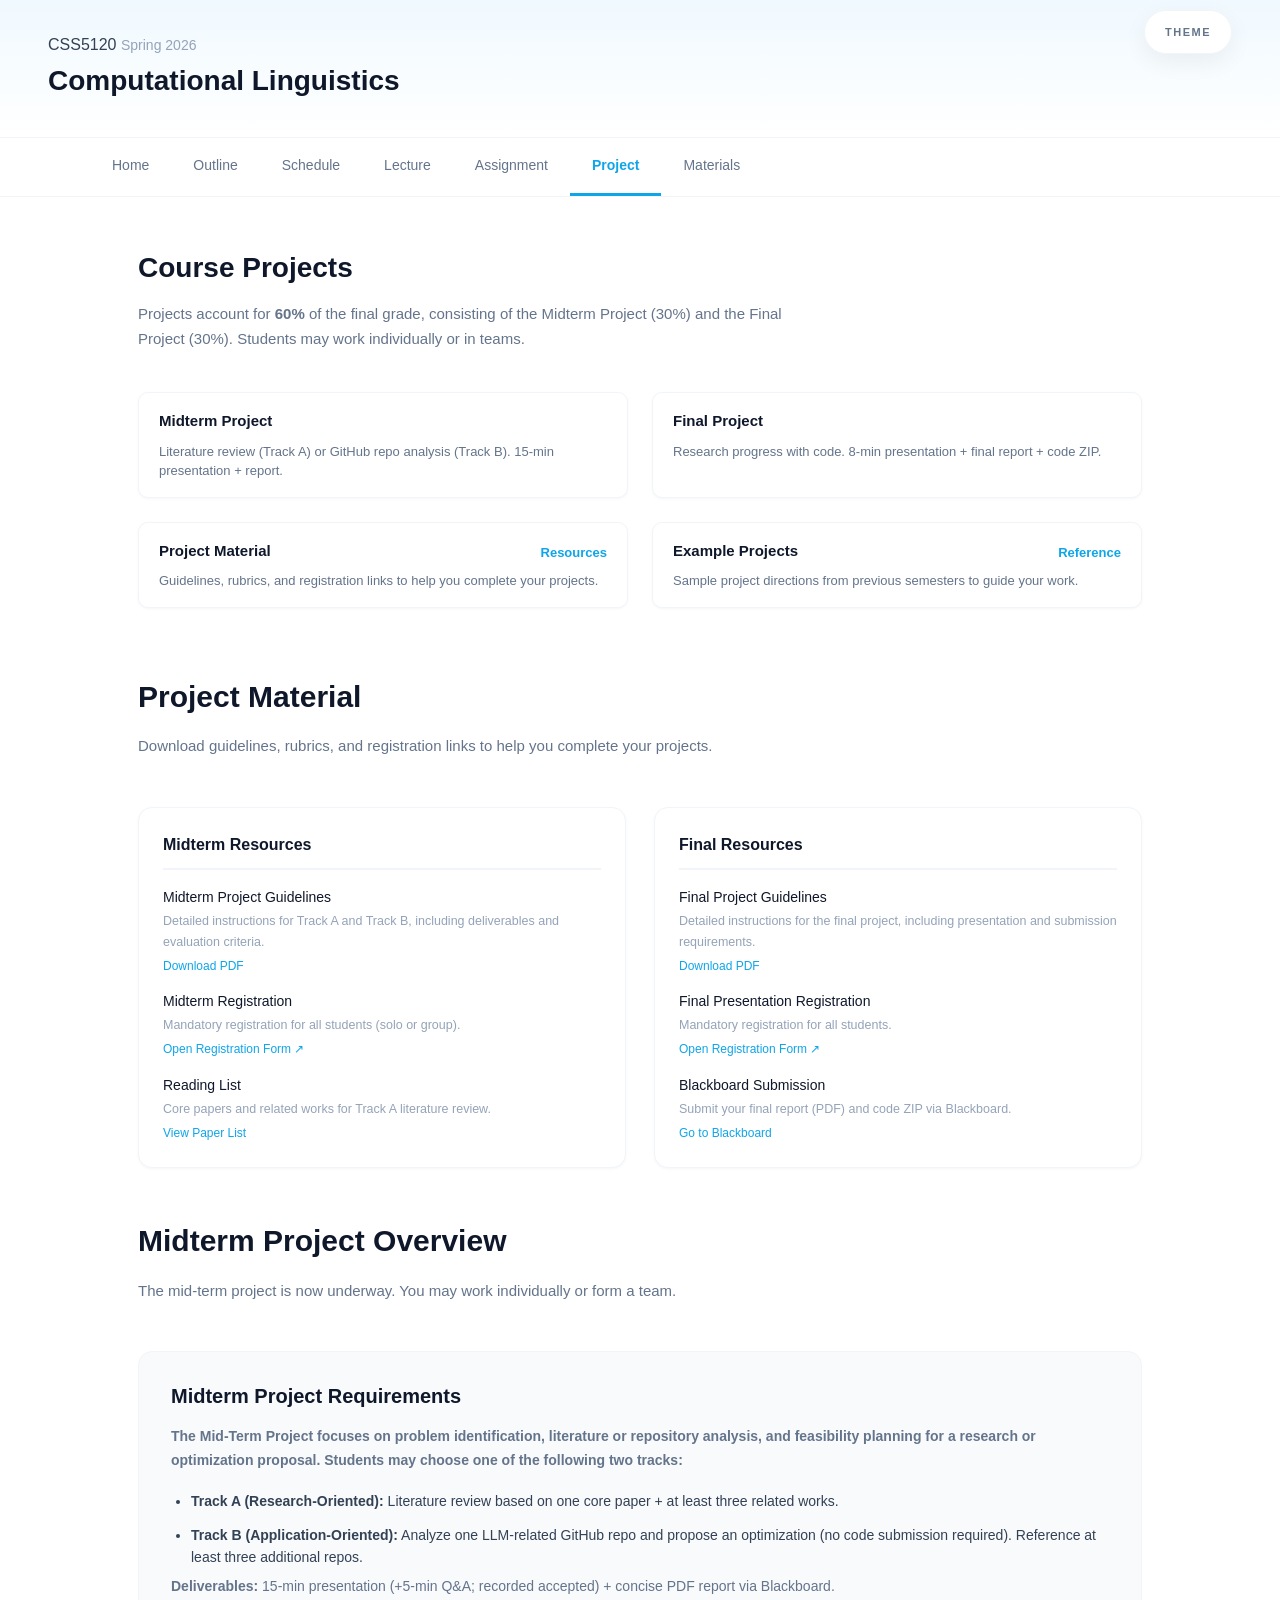
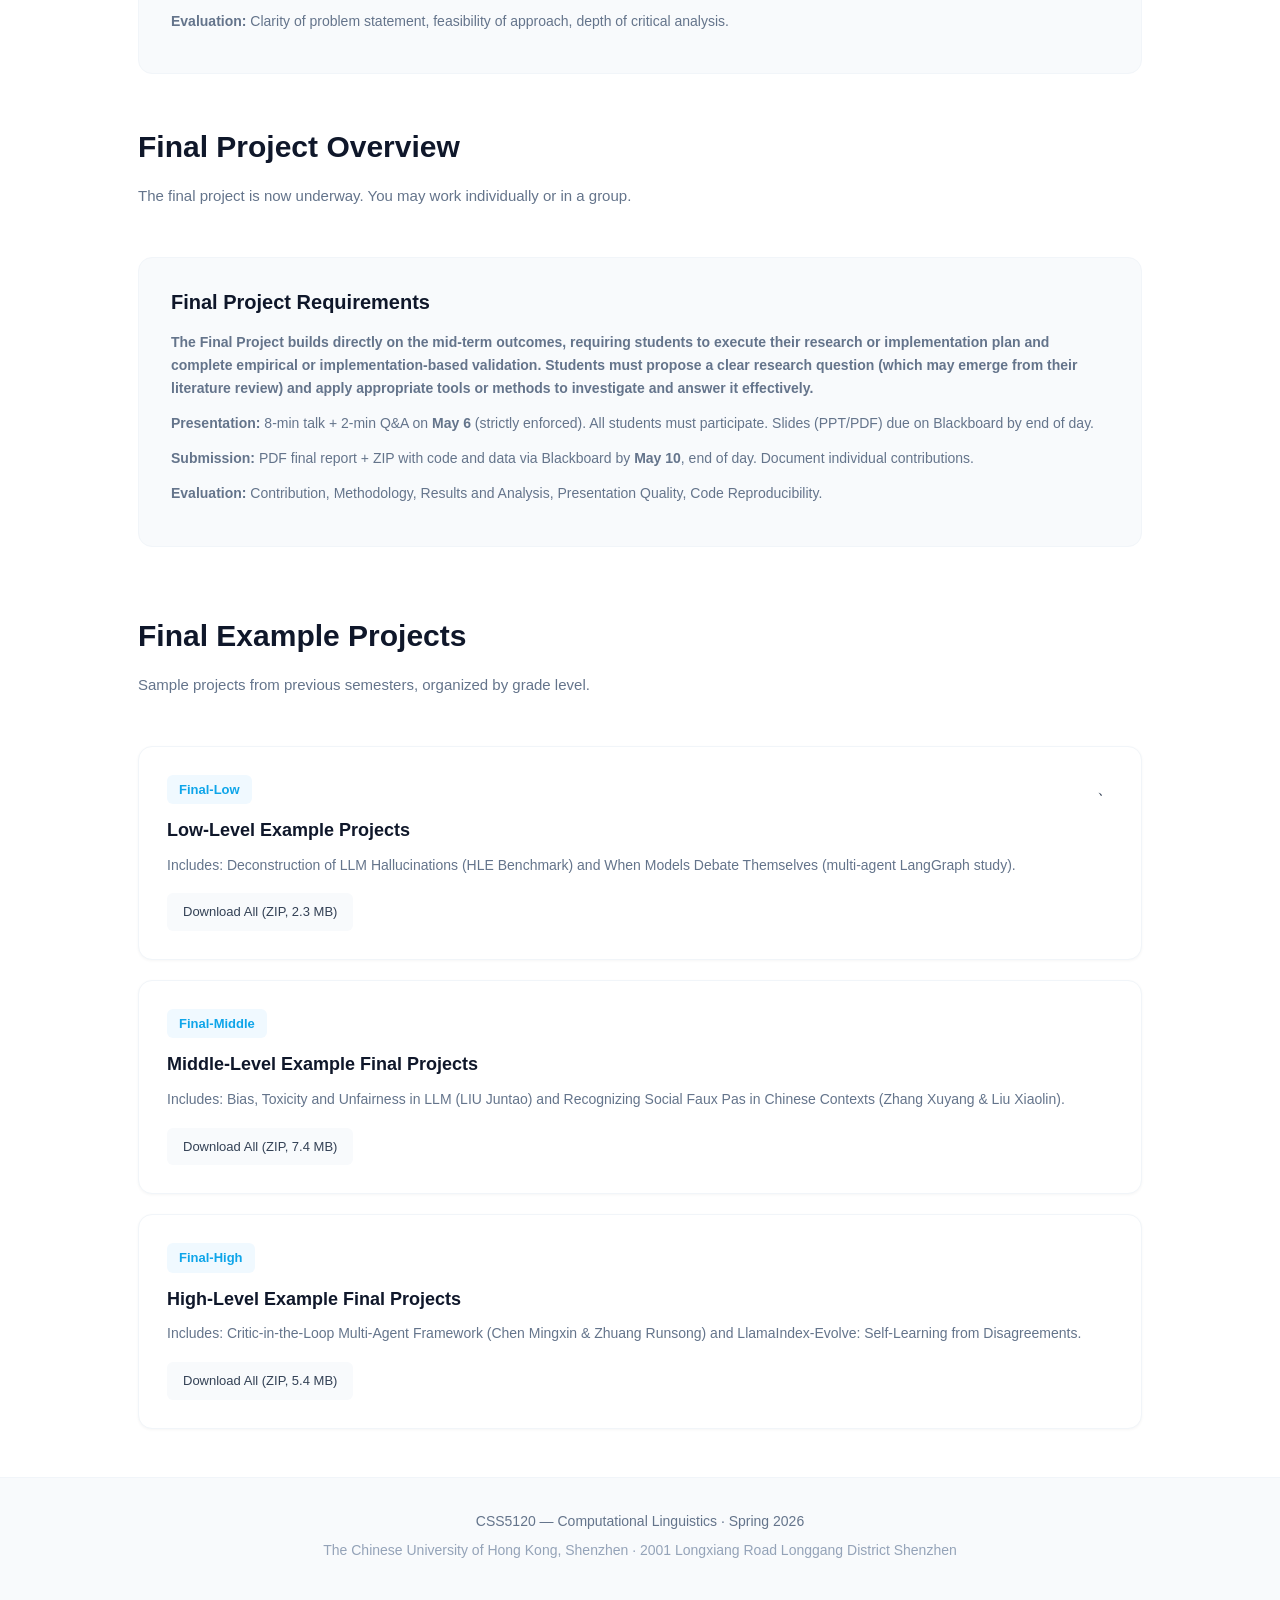
==== commit 9e30b03f: "Add files via upload" ====
--- a/project.html
+++ b/project.html
@@ -200,7 +200,6 @@
                     <p>Includes: Critic-in-the-Loop Multi-Agent Framework (Chen Mingxin & Zhuang Runsong) and LlamaIndex-Evolve: Self-Learning from Disagreements.</p>
                     <div class="assignment-links">
                         <a href="Final/high.zip" class="link-btn" download>Download All (ZIP, 5.4 MB)</a>
-                        <a href="Final/high/high1/high1_code.zip" class="link-btn" download>High1 Code (ZIP, 133 MB)</a>
                     </div>
                 </div>
             </div>
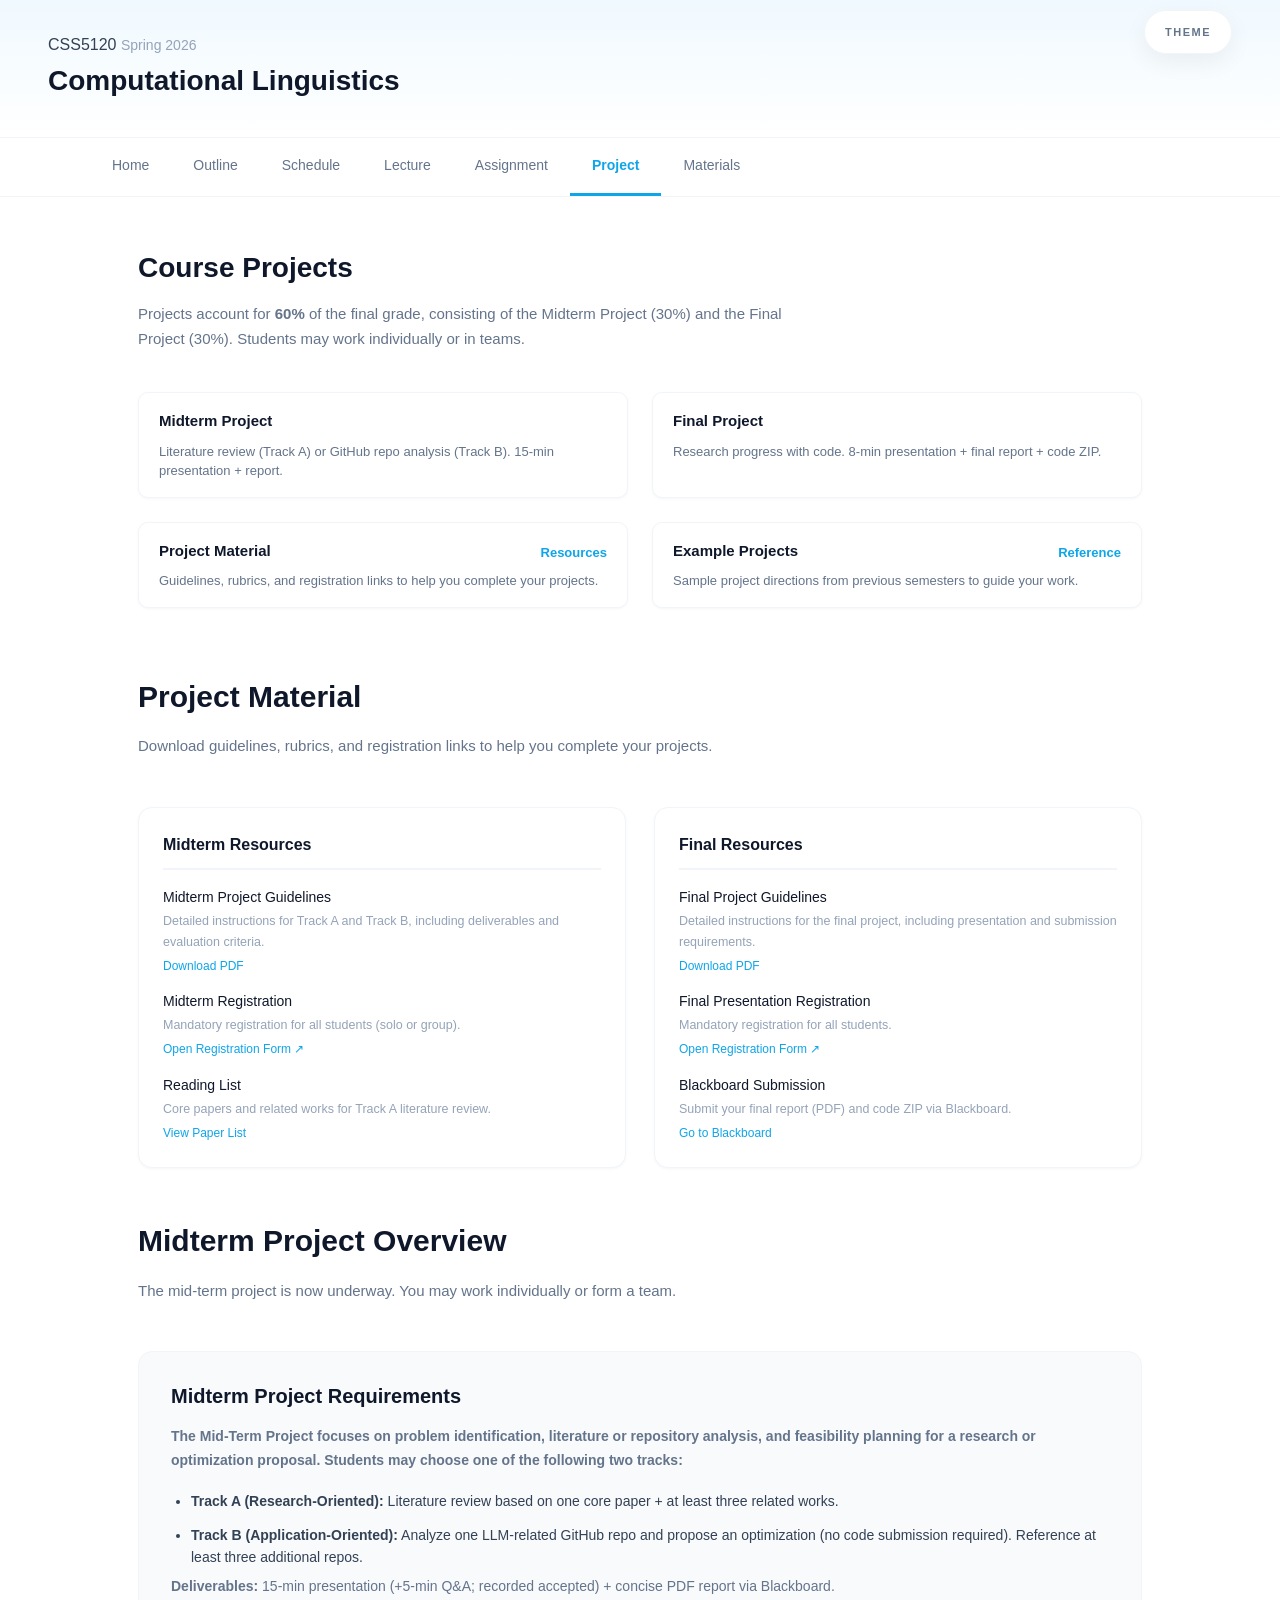
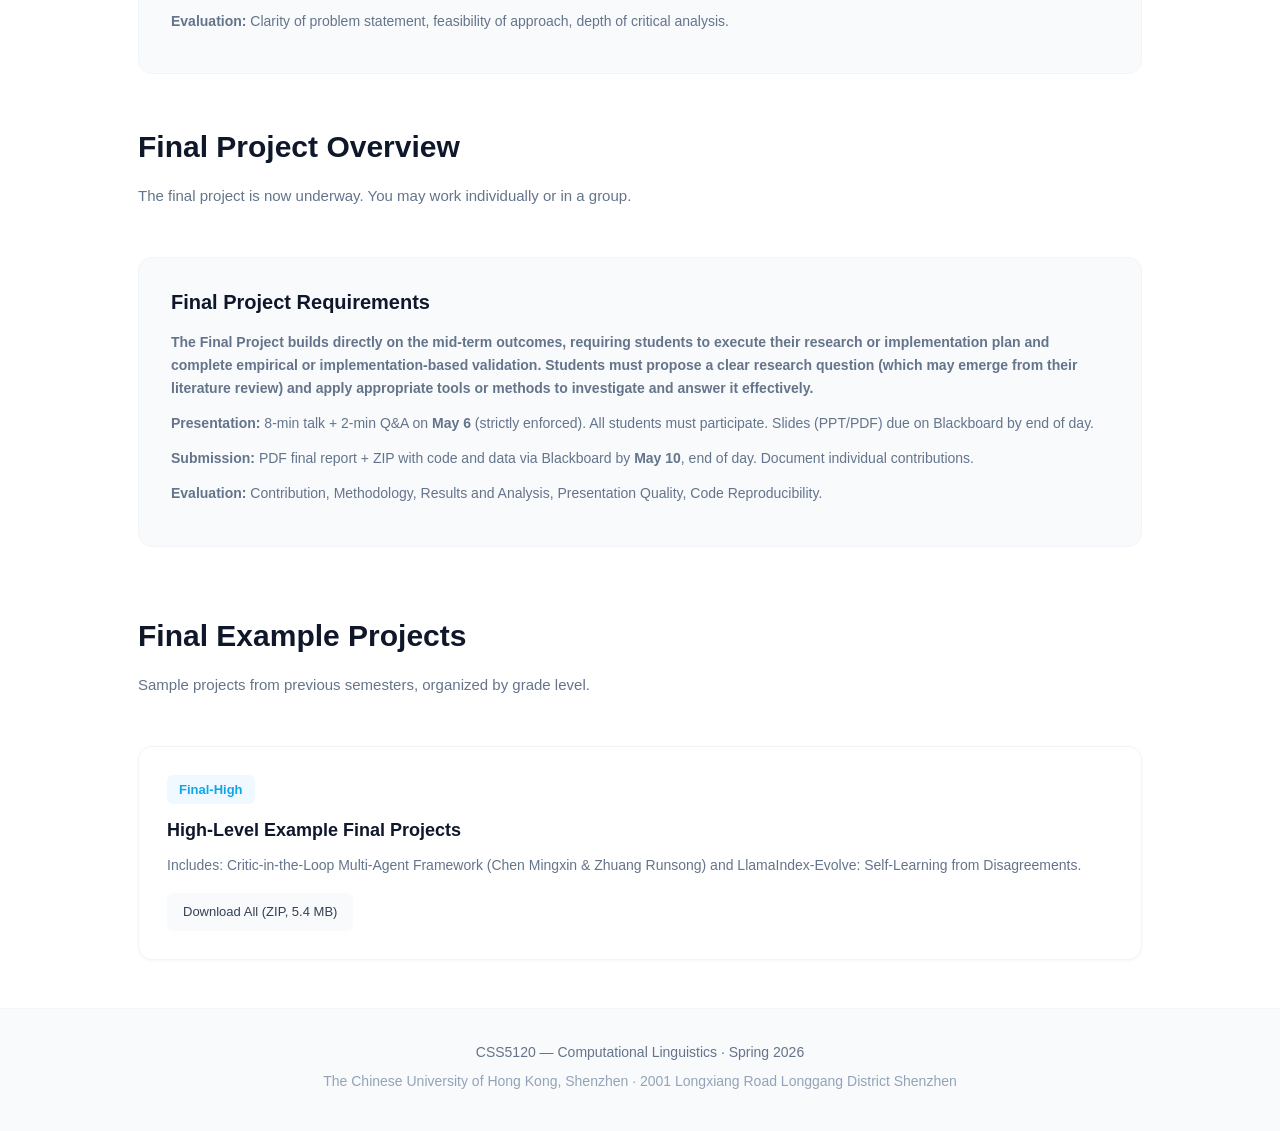
==== commit 797ede5e: "Add files via upload" ====
--- a/project.html
+++ b/project.html
@@ -169,28 +169,6 @@
                 <p>Sample projects from previous semesters, organized by grade level.</p>
             </div>
 
-            <div class="assignment-list">
-                <div class="assignment-card">
-                    <div class="assignment-header">
-                        <span class="assignment-num">Final-Low</span>
-、                    </div>
-                    <h3>Low-Level Example Projects</h3>
-                    <p>Includes: Deconstruction of LLM Hallucinations (HLE Benchmark) and When Models Debate Themselves (multi-agent LangGraph study).</p>
-                    <div class="assignment-links">
-                        <a href="Final/low.zip" class="link-btn" download>Download All (ZIP, 2.3 MB)</a>
-                    </div>
-                </div>
-
-                <div class="assignment-card">
-                    <div class="assignment-header">
-                        <span class="assignment-num">Final-Middle</span>
-                    </div>
-                    <h3>Middle-Level Example Final Projects</h3>
-                    <p>Includes: Bias, Toxicity and Unfairness in LLM (LIU Juntao) and Recognizing Social Faux Pas in Chinese Contexts (Zhang Xuyang & Liu Xiaolin).</p>
-                    <div class="assignment-links">
-                        <a href="Final/middle.zip" class="link-btn" download>Download All (ZIP, 7.4 MB)</a>
-                    </div>
-                </div>
 
                 <div class="assignment-card">
                     <div class="assignment-header">
